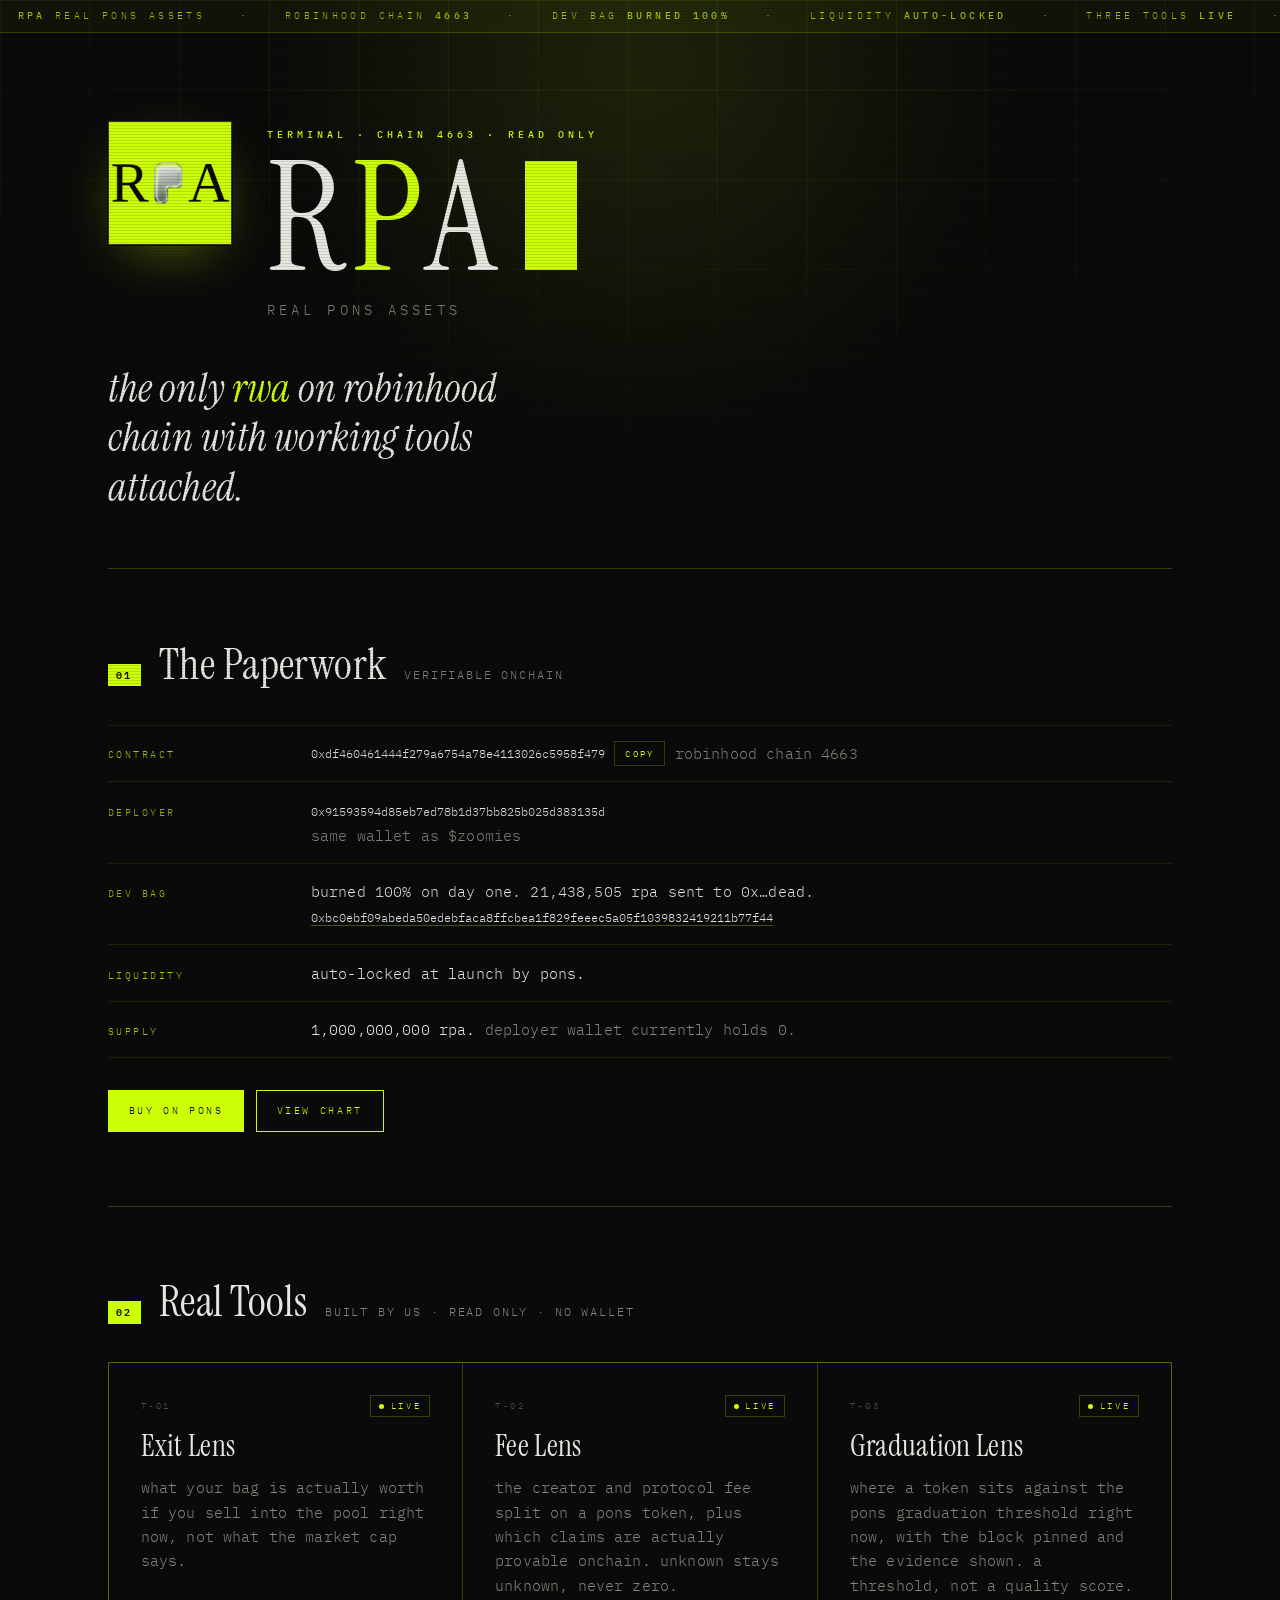
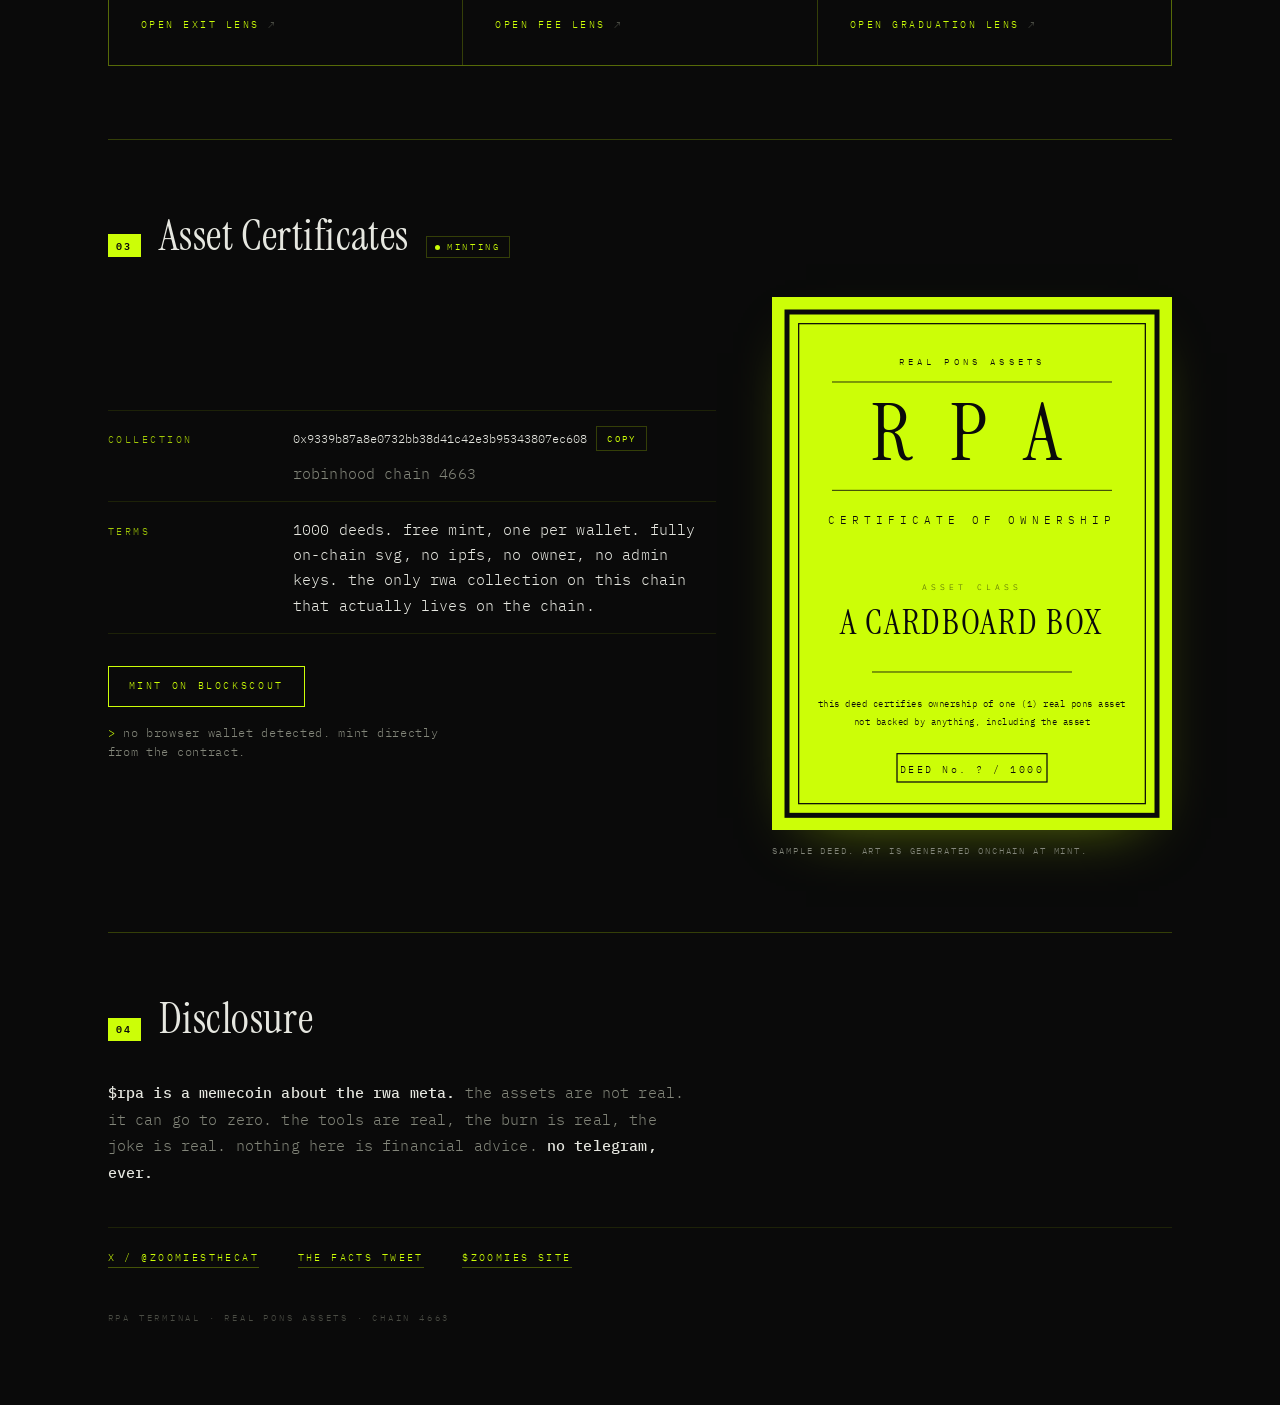
==== rpa/index.html @ 037e0211 "rpa: terminal page, live tools + onchain deed mint Co-Authored-By: Claude Fable 5 <noreply@anthropic" ====
<!doctype html>
<html lang="en">
<head>
<meta charset="utf-8">
<meta name="viewport" content="width=device-width, initial-scale=1">
<title>RPA TERMINAL · Real Pons Assets</title>
<meta name="description" content="RPA Terminal. Real Pons Assets on Robinhood Chain. Three live read-only pons analytics tools, 1000 fully on-chain free-mint deeds, one burned dev bag, zero promises.">
<link rel="icon" href="./rpa-logo-v1.png">
<meta property="og:title" content="RPA TERMINAL · Real Pons Assets">
<meta property="og:description" content="the only rwa on robinhood chain with working tools attached.">
<meta property="og:image" content="./rpa-logo-v1.png">
<meta name="twitter:card" content="summary_large_image">
<link rel="preconnect" href="https://fonts.googleapis.com">
<link rel="preconnect" href="https://fonts.gstatic.com" crossorigin>
<link href="https://fonts.googleapis.com/css2?family=Instrument+Serif:ital@0;1&family=IBM+Plex+Mono:wght@300;400;500;600&display=swap" rel="stylesheet">
<style>
:root{
  --ink:#0a0a0a;
  --lime:#CCFE07;
  --paper:#e6e7e0;
  --dim:#83867a;
  --dimmer:#4a4c44;
  --rule:rgba(204,254,7,.22);
  --rule-soft:rgba(204,254,7,.10);
  --serif:"Instrument Serif","Times New Roman",Times,serif;
  --mono:"IBM Plex Mono",ui-monospace,SFMono-Regular,Menlo,monospace;
  --pad:clamp(1.15rem,4.5vw,4.5rem);
}
*,*::before,*::after{box-sizing:border-box}
[hidden]{display:none!important}
html{-webkit-text-size-adjust:100%}
body{
  margin:0;
  background:var(--ink);
  color:var(--paper);
  font-family:var(--mono);
  font-weight:300;
  font-size:clamp(.82rem,.55rem + .55vw,.95rem);
  line-height:1.65;
  letter-spacing:.01em;
  text-transform:lowercase;
  overflow-x:hidden;
}
/* ---------- texture ---------- */
body::before{
  content:"";position:fixed;inset:0;z-index:0;pointer-events:none;
  background-image:
    linear-gradient(var(--rule-soft) 1px,transparent 1px),
    linear-gradient(90deg,var(--rule-soft) 1px,transparent 1px);
  background-size:clamp(46px,7vw,92px) clamp(46px,7vw,92px);
  mask-image:radial-gradient(ellipse 120% 80% at 50% 0%,#000 5%,transparent 75%);
  -webkit-mask-image:radial-gradient(ellipse 120% 80% at 50% 0%,#000 5%,transparent 75%);
  opacity:.85;
}
body::after{
  content:"";position:fixed;inset:0;z-index:9999;pointer-events:none;
  background:repeating-linear-gradient(180deg,rgba(0,0,0,0) 0 2px,rgba(0,0,0,.22) 2px 3px);
  mix-blend-mode:multiply;opacity:.55;
}
.glow{
  position:fixed;z-index:0;pointer-events:none;
  width:70vw;height:70vw;max-width:900px;max-height:900px;
  top:-30vw;left:50%;transform:translateX(-50%);
  background:radial-gradient(circle,rgba(204,254,7,.11),transparent 62%);
  filter:blur(30px);
}
.wrap{position:relative;z-index:1;max-width:1180px;margin:0 auto;padding:0 var(--pad)}
/* ---------- tape ---------- */
.tape{
  position:relative;z-index:2;
  border-bottom:1px solid var(--rule);
  background:rgba(204,254,7,.045);
  overflow:hidden;white-space:nowrap;
  font-size:.62rem;letter-spacing:.34em;text-transform:uppercase;
  color:var(--lime);padding:.5rem 0;
  -webkit-user-select:none;user-select:none;
}
.tape__track{display:inline-block;animation:tape 46s linear infinite;will-change:transform}
.tape span{padding:0 1.1rem;opacity:.72}
.tape b{font-weight:500;opacity:1}
@keyframes tape{from{transform:translateX(0)}to{transform:translateX(-50%)}}
/* ---------- header ---------- */
header{padding:clamp(2.4rem,7vw,5.5rem) 0 clamp(2rem,5vw,3.5rem)}
.crest{display:flex;align-items:flex-start;gap:clamp(1rem,3vw,2.2rem);flex-wrap:wrap}
.crest img{
  width:clamp(74px,13vw,124px);height:auto;display:block;
  border:1px solid var(--rule);
  box-shadow:0 0 0 1px #0a0a0a, 0 18px 60px -22px rgba(204,254,7,.55);
}
.crest__meta{flex:1 1 240px;min-width:0;padding-top:.35rem}
.eyebrow{
  font-size:.6rem;letter-spacing:.42em;text-transform:uppercase;
  color:var(--lime);margin:0 0 .9rem;font-weight:500;
}
.wordmark{
  font-family:var(--serif);font-weight:400;text-transform:none;
  font-size:clamp(3.6rem,15vw,9.5rem);line-height:.82;
  letter-spacing:.06em;margin:0;color:var(--paper);
}
.wordmark .p{color:var(--lime)}
.cursor{
  display:inline-block;width:.34em;height:.72em;margin-left:.14em;
  background:var(--lime);vertical-align:baseline;
  animation:blink 1.1s steps(1,end) infinite;
}
@keyframes blink{0%,49%{opacity:1}50%,100%{opacity:0}}
.subline{
  font-size:clamp(.72rem,.6rem + .4vw,.86rem);
  letter-spacing:.3em;text-transform:uppercase;color:var(--dim);
  margin:1.1rem 0 0;
}
.tagline{
  font-family:var(--serif);text-transform:none;font-style:italic;
  font-size:clamp(1.25rem,1rem + 1.9vw,2.5rem);line-height:1.24;
  color:var(--paper);margin:clamp(1.6rem,4vw,2.6rem) 0 0;max-width:22ch;
}
.tagline em{font-style:italic;color:var(--lime)}
/* ---------- sections ---------- */
section{padding:clamp(2.6rem,6vw,4.6rem) 0;border-top:1px solid var(--rule)}
.sechead{display:flex;align-items:baseline;gap:1.1rem;margin:0 0 clamp(1.6rem,4vw,2.4rem);flex-wrap:wrap}
.sechead .num{
  font-size:.6rem;letter-spacing:.3em;color:var(--ink);
  background:var(--lime);padding:.22rem .5rem;text-transform:uppercase;font-weight:600;
}
.sechead h2{
  font-family:var(--serif);text-transform:none;font-weight:400;
  font-size:clamp(1.5rem,1.1rem + 2vw,2.85rem);line-height:1;margin:0;letter-spacing:.01em;
}
.sechead .note{margin:0;color:var(--dim);font-size:.72rem;letter-spacing:.16em;text-transform:uppercase}
/* ---------- paperwork ---------- */
.ledger{border-top:1px solid var(--rule-soft)}
.row{
  display:grid;grid-template-columns:minmax(120px,168px) 1fr;
  gap:.35rem clamp(1rem,3vw,2.2rem);
  padding:.95rem 0;border-bottom:1px solid var(--rule-soft);
  align-items:baseline;
}
.row:hover{background:rgba(204,254,7,.035)}
.row dt{
  font-size:.6rem;letter-spacing:.26em;text-transform:uppercase;color:var(--lime);
  opacity:.78;margin:0;
}
.row dd{margin:0;min-width:0;overflow-wrap:anywhere}
.hash{font-size:.78em;letter-spacing:0;color:var(--paper)}
.muted{color:var(--dim)}
a{color:var(--lime);text-decoration:none;border-bottom:1px solid rgba(204,254,7,.3);transition:border-color .18s,color .18s}
a:hover{border-bottom-color:var(--lime)}
a:focus-visible,button:focus-visible{outline:2px solid var(--lime);outline-offset:3px}
.copybar{display:flex;align-items:center;gap:.6rem;flex-wrap:wrap}
.copybtn{
  font-family:var(--mono);font-size:.58rem;letter-spacing:.24em;text-transform:uppercase;
  background:transparent;color:var(--lime);border:1px solid var(--rule);
  padding:.32rem .62rem;cursor:pointer;transition:background .18s,color .18s;
}
.copybtn:hover{background:var(--lime);color:var(--ink)}
.copybtn[data-done="1"]{background:var(--lime);color:var(--ink)}
.actions{display:flex;gap:.7rem;flex-wrap:wrap;margin-top:clamp(1.4rem,3vw,2rem)}
.btn{
  display:inline-block;border:1px solid var(--lime);border-bottom-color:var(--lime);
  padding:.72rem 1.25rem;font-size:.63rem;letter-spacing:.26em;text-transform:uppercase;
  color:var(--lime);transition:background .18s,color .18s;
}
.btn:hover{background:var(--lime);color:var(--ink)}
.btn--solid{background:var(--lime);color:var(--ink)}
.btn--solid:hover{background:transparent;color:var(--lime)}
/* ---------- tools ---------- */
.tools{display:grid;grid-template-columns:repeat(auto-fit,minmax(248px,1fr));gap:1px;background:var(--rule);border:1px solid var(--rule)}
.tool{
  background:var(--ink);padding:clamp(1.3rem,3vw,2rem);
  display:flex;flex-direction:column;gap:.85rem;
  transition:background .22s;
}
.tool:hover{background:#101208}
.tool__top{display:flex;align-items:center;justify-content:space-between;gap:1rem}
.tool__idx{font-size:.58rem;letter-spacing:.28em;color:var(--dimmer);text-transform:uppercase}
.chip{
  display:inline-flex;align-items:center;gap:.42rem;
  font-size:.55rem;letter-spacing:.3em;text-transform:uppercase;color:var(--lime);
  border:1px solid var(--rule);padding:.18rem .5rem;
}
.chip i{width:5px;height:5px;background:var(--lime);border-radius:50%;animation:pulse 1.8s ease-in-out infinite}
@keyframes pulse{0%,100%{opacity:1;box-shadow:0 0 0 0 rgba(204,254,7,.6)}50%{opacity:.45;box-shadow:0 0 0 4px rgba(204,254,7,0)}}
.tool h3{
  font-family:var(--serif);text-transform:none;font-weight:400;
  font-size:clamp(1.3rem,1.1rem + 1vw,1.85rem);line-height:1.05;margin:0;letter-spacing:.01em;
}
.tool p{margin:0;color:var(--dim);line-height:1.6;flex:1}
.tool__go{
  margin-top:.4rem;font-size:.6rem;letter-spacing:.26em;text-transform:uppercase;
  border-bottom:none;display:inline-flex;align-items:center;gap:.5rem;
}
.tool a.tool__go::after{content:"\2197";color:var(--dimmer);font-size:1.1em;line-height:1;transition:color .18s,transform .18s;display:inline-block}
.tool:hover a.tool__go::after{color:var(--lime);transform:translate(2px,-2px)}
/* ---------- deed / mint ---------- */
.deed{display:grid;grid-template-columns:1.2fr .8fr;gap:clamp(1.6rem,4vw,3.2rem);align-items:center}
.deed__col{min-width:0}
.deed .ledger .row{grid-template-columns:minmax(110px,150px) 1fr}
.mint{display:flex;gap:.7rem;flex-wrap:wrap;margin-top:clamp(1.4rem,3vw,2rem)}
.mint .btn{cursor:pointer;font-family:var(--mono);background:var(--lime);color:var(--ink)}
.mint .btn:hover{background:transparent;color:var(--lime)}
.mint #mint-fallback{background:transparent;color:var(--lime)}
.mint #mint-fallback:hover{background:var(--lime);color:var(--ink)}
.mint .btn[disabled]{opacity:.45;cursor:progress}
.mintstatus{
  margin:.95rem 0 0;font-size:.72rem;letter-spacing:.06em;color:var(--dim);
  overflow-wrap:anywhere;max-width:52ch;
}
.mintstatus .tick{color:var(--lime)}
.mintstatus[data-state="ok"]{color:var(--lime)}
.mintstatus[data-state="err"]{color:#ff8f6b}
.mintstatus a{font-size:.95em}
.deed__preview{margin:0;max-width:400px;justify-self:end;width:100%}
.deed__preview svg{
  display:block;width:100%;height:auto;
  box-shadow:0 22px 60px -34px rgba(204,254,7,.55);
}
.deed__preview svg text{text-transform:none}
.deed__preview figcaption{
  margin-top:.85rem;font-size:.58rem;letter-spacing:.2em;text-transform:uppercase;color:var(--dim);
}
.sechead .note .chip{vertical-align:middle}
@media (max-width:820px){.deed{grid-template-columns:1fr}.deed__preview{max-width:340px;justify-self:start}}
/* ---------- footer ---------- */
footer{border-top:1px solid var(--rule);padding:clamp(2.4rem,6vw,4rem) 0 clamp(3rem,7vw,5rem)}
.disclosure{max-width:66ch;color:var(--dim);margin:0 0 clamp(1.8rem,4vw,2.6rem);line-height:1.75}
.disclosure b{color:var(--paper);font-weight:500}
.links{display:flex;gap:clamp(1rem,3vw,2.4rem);flex-wrap:wrap;border-top:1px solid var(--rule-soft);padding-top:1.4rem}
.links a{font-size:.63rem;letter-spacing:.24em;text-transform:uppercase}
.sig{margin:clamp(1.8rem,4vw,2.6rem) 0 0;font-size:.58rem;letter-spacing:.3em;text-transform:uppercase;color:var(--dimmer)}
/* ---------- motion ---------- */
.rise{opacity:0;transform:translateY(16px);animation:rise .8s cubic-bezier(.16,1,.3,1) forwards}
@keyframes rise{to{opacity:1;transform:none}}
.d1{animation-delay:.05s}.d2{animation-delay:.16s}.d3{animation-delay:.28s}
.d4{animation-delay:.4s}.d5{animation-delay:.52s}.d6{animation-delay:.64s}
@media (prefers-reduced-motion:reduce){
  *,*::before,*::after{animation:none!important;transition:none!important}
  .rise{opacity:1;transform:none}
}
@media (max-width:560px){
  .row,.deed .ledger .row{grid-template-columns:1fr}
  .pending{grid-template-columns:1fr}
  .crest img{width:64px}
}
</style>
</head>
<body>
<div class="glow" aria-hidden="true"></div>

<div class="tape" aria-hidden="true">
  <div class="tape__track">
    <span><b>RPA</b> real pons assets</span><span>·</span><span>robinhood chain <b>4663</b></span><span>·</span><span>dev bag <b>burned 100%</b></span><span>·</span><span>liquidity <b>auto-locked</b></span><span>·</span><span>three tools <b>live</b></span><span>·</span><span><b>1000</b> free deeds minting</span><span>·</span><span>the assets are <b>not real</b></span><span>·</span>
    <span><b>RPA</b> real pons assets</span><span>·</span><span>robinhood chain <b>4663</b></span><span>·</span><span>dev bag <b>burned 100%</b></span><span>·</span><span>liquidity <b>auto-locked</b></span><span>·</span><span>three tools <b>live</b></span><span>·</span><span><b>1000</b> free deeds minting</span><span>·</span><span>the assets are <b>not real</b></span><span>·</span>
  </div>
</div>

<div class="wrap">

  <header>
    <div class="crest rise d1">
      <img src="./rpa-logo-v1.png" alt="RPA logo: a serif R and A flanking a chrome pons glyph on lime">
      <div class="crest__meta">
        <p class="eyebrow">terminal · chain 4663 · read only</p>
        <h1 class="wordmark">R<span class="p">P</span>A<span class="cursor" aria-hidden="true"></span></h1>
        <p class="subline">real pons assets</p>
      </div>
    </div>
    <p class="tagline rise d2">the only <em>rwa</em> on robinhood chain with working tools attached.</p>
  </header>

  <section id="paperwork" class="rise d3">
    <div class="sechead">
      <span class="num">01</span>
      <h2>The Paperwork</h2>
      <p class="note">verifiable onchain</p>
    </div>
    <dl class="ledger">
      <div class="row">
        <dt>contract</dt>
        <dd class="copybar">
          <span class="hash" id="ca">0xdf460461444f279a6754a78e4113026c5958f479</span>
          <button class="copybtn" type="button" data-copy="0xdf460461444f279a6754a78e4113026c5958f479">copy</button>
          <span class="muted">robinhood chain 4663</span>
        </dd>
      </div>
      <div class="row">
        <dt>deployer</dt>
        <dd>
          <span class="hash">0x91593594D85eb7Ed78B1D37Bb825b025d383135d</span><br>
          <span class="muted">same wallet as $zoomies</span>
        </dd>
      </div>
      <div class="row">
        <dt>dev bag</dt>
        <dd>
          burned 100% on day one. 21,438,505 rpa sent to 0x&hellip;dEaD.<br>
          <a class="hash" href="https://robinhoodchain.blockscout.com/tx/0xbc0ebf09abeda50edebfaca8ffcbea1f829feeec5a05f1039832419211b77f44" target="_blank" rel="noopener">0xbc0ebf09abeda50edebfaca8ffcbea1f829feeec5a05f1039832419211b77f44</a>
        </dd>
      </div>
      <div class="row">
        <dt>liquidity</dt>
        <dd>auto-locked at launch by pons.</dd>
      </div>
      <div class="row">
        <dt>supply</dt>
        <dd>1,000,000,000 rpa. <span class="muted">deployer wallet currently holds 0.</span></dd>
      </div>
    </dl>
    <div class="actions">
      <a class="btn btn--solid" href="https://www.ponsfamily.com/launchpad/0xdf460461444f279a6754a78e4113026c5958f479" target="_blank" rel="noopener">buy on pons</a>
      <a class="btn" href="https://dexscreener.com/robinhood/0x917A4906db8B35A77535d51c6Ffe6951f0Db4550" target="_blank" rel="noopener">view chart</a>
    </div>
  </section>

  <section id="tools" class="rise d4">
    <div class="sechead">
      <span class="num">02</span>
      <h2>Real Tools</h2>
      <p class="note">built by us · read only · no wallet</p>
    </div>
    <div class="tools">

      <article class="tool">
        <div class="tool__top"><span class="tool__idx">t-01</span><span class="chip"><i></i>live</span></div>
        <h3>Exit Lens</h3>
        <p>what your bag is actually worth if you sell into the pool right now, not what the market cap says.</p>
        <a class="tool__go" href="https://pons-exit-lens.gabrielschmalz23.chatgpt.site/pons-lens/#exit-ladder" target="_blank" rel="noopener">open exit lens</a>
      </article>

      <article class="tool">
        <div class="tool__top"><span class="tool__idx">t-02</span><span class="chip"><i></i>live</span></div>
        <h3>Fee Lens</h3>
        <p>the creator and protocol fee split on a pons token, plus which claims are actually provable onchain. unknown stays unknown, never zero.</p>
        <a class="tool__go" href="https://pons-exit-lens.gabrielschmalz23.chatgpt.site/pons-lens/#fee-split" target="_blank" rel="noopener">open fee lens</a>
      </article>

      <article class="tool">
        <div class="tool__top"><span class="tool__idx">t-03</span><span class="chip"><i></i>live</span></div>
        <h3>Graduation Lens</h3>
        <p>where a token sits against the pons graduation threshold right now, with the block pinned and the evidence shown. a threshold, not a quality score.</p>
        <a class="tool__go" href="https://pons-exit-lens.gabrielschmalz23.chatgpt.site/pons-lens/#graduation" target="_blank" rel="noopener">open graduation lens</a>
      </article>

    </div>
  </section>

  <section id="certificates" class="rise d5">
    <div class="sechead">
      <span class="num">03</span>
      <h2>Asset Certificates</h2>
      <p class="note"><span class="chip"><i></i>minting</span></p>
    </div>

    <div class="deed">
      <div class="deed__col">
        <dl class="ledger">
          <div class="row">
            <dt>collection</dt>
            <dd class="copybar">
              <span class="hash">0x9339b87A8E0732Bb38d41c42e3b95343807ec608</span>
              <button class="copybtn" type="button" data-copy="0x9339b87A8E0732Bb38d41c42e3b95343807ec608">copy</button>
              <span class="muted">robinhood chain 4663</span>
            </dd>
          </div>
          <div class="row">
            <dt>terms</dt>
            <dd>1000 deeds. free mint, one per wallet. fully on-chain svg, no ipfs, no owner, no admin keys. the only rwa collection on this chain that actually lives on the chain.</dd>
          </div>
        </dl>

        <div class="mint">
          <button class="btn btn--solid" id="mint-btn" type="button">mint a deed</button>
          <a class="btn" id="mint-fallback" hidden href="https://robinhoodchain.blockscout.com/address/0x9339b87A8E0732Bb38d41c42e3b95343807ec608?tab=write_contract" target="_blank" rel="noopener">mint on blockscout</a>
        </div>
        <p class="mintstatus" id="mint-status" role="status" aria-live="polite"><span class="tick" aria-hidden="true">&gt;</span> connect wallet</p>
      </div>

      <figure class="deed__preview">
        <svg viewBox="0 0 480 640" role="img" aria-labelledby="deed-title" preserveAspectRatio="xMidYMid meet">
          <title id="deed-title">Sample RPA asset certificate: a cardboard box</title>
          <rect width="480" height="640" fill="#CCFE07"/>
          <rect x="18" y="18" width="444" height="604" fill="none" stroke="#0a0a0a" stroke-width="6"/>
          <rect x="32" y="32" width="416" height="576" fill="none" stroke="#0a0a0a" stroke-width="1.5"/>
          <text x="240" y="82" text-anchor="middle" fill="#0a0a0a" font-family="'IBM Plex Mono',monospace" font-size="11" letter-spacing="5">REAL PONS ASSETS</text>
          <line x1="72" y1="102" x2="408" y2="102" stroke="#0a0a0a" stroke-width="1"/>
          <text x="240" y="196" text-anchor="middle" fill="#0a0a0a" font-family="'Instrument Serif','Times New Roman',serif" font-size="96" letter-spacing="14">R P A</text>
          <line x1="72" y1="232" x2="408" y2="232" stroke="#0a0a0a" stroke-width="1"/>
          <text x="240" y="272" text-anchor="middle" fill="#0a0a0a" font-family="'IBM Plex Mono',monospace" font-size="13" letter-spacing="6">CERTIFICATE OF OWNERSHIP</text>
          <text x="240" y="352" text-anchor="middle" fill="#0a0a0a" font-family="'IBM Plex Mono',monospace" font-size="10" letter-spacing="5" opacity=".65">ASSET CLASS</text>
          <text x="240" y="404" text-anchor="middle" fill="#0a0a0a" font-family="'Instrument Serif','Times New Roman',serif" font-size="42" letter-spacing="2">A CARDBOARD BOX</text>
          <line x1="120" y1="450" x2="360" y2="450" stroke="#0a0a0a" stroke-width="1"/>
          <text x="240" y="492" text-anchor="middle" fill="#0a0a0a" font-family="'IBM Plex Mono',monospace" font-size="10.5" letter-spacing=".6">this deed certifies ownership of one (1) real pons asset</text>
          <text x="240" y="514" text-anchor="middle" fill="#0a0a0a" font-family="'IBM Plex Mono',monospace" font-size="10.5" letter-spacing=".6">not backed by anything, including the asset</text>
          <rect x="150" y="548" width="180" height="34" fill="none" stroke="#0a0a0a" stroke-width="1.5"/>
          <text x="240" y="571" text-anchor="middle" fill="#0a0a0a" font-family="'IBM Plex Mono',monospace" font-size="12" letter-spacing="3">DEED No. ? / 1000</text>
        </svg>
        <figcaption>sample deed. art is generated onchain at mint.</figcaption>
      </figure>
    </div>
  </section>

  <footer>
    <div class="sechead">
      <span class="num">04</span>
      <h2>Disclosure</h2>
    </div>
    <p class="disclosure">
      <b>$rpa is a memecoin about the rwa meta.</b> the assets are not real. it can go to zero.
      the tools are real, the burn is real, the joke is real. nothing here is financial advice.
      <b>no telegram, ever.</b>
    </p>
    <nav class="links" aria-label="elsewhere">
      <a href="https://x.com/zoomiesthecat" target="_blank" rel="noopener">x / @zoomiesthecat</a>
      <a href="https://x.com/zoomiesthecat/status/2081536860019380671" target="_blank" rel="noopener">the facts tweet</a>
      <a href="https://zoomiesthecat.github.io" target="_blank" rel="noopener">$zoomies site</a>
    </nav>
    <p class="sig">rpa terminal · real pons assets · chain 4663</p>
  </footer>

</div>

<script>
document.querySelectorAll(".copybtn").forEach(function(btn){
  btn.addEventListener("click", function(){
    var text = btn.getAttribute("data-copy");
    var done = function(){
      var prev = btn.textContent;
      btn.textContent = "copied";
      btn.dataset.done = "1";
      setTimeout(function(){ btn.textContent = prev; delete btn.dataset.done; }, 1600);
    };
    if (navigator.clipboard && window.isSecureContext) {
      navigator.clipboard.writeText(text).then(done, fallback);
    } else { fallback(); }
    function fallback(){
      var ta = document.createElement("textarea");
      ta.value = text; ta.setAttribute("readonly","");
      ta.style.position = "fixed"; ta.style.opacity = "0";
      document.body.appendChild(ta); ta.select();
      try { document.execCommand("copy"); done(); } catch (e) { btn.textContent = "select it"; }
      document.body.removeChild(ta);
    }
  });
});

/* ---- deed mint ---- */
(function(){
  var DEED = "0x9339b87A8E0732Bb38d41c42e3b95343807ec608";
  var CHAIN_HEX = "0x1237"; /* 4663 */
  var MINT_DATA = "0x1249c58b"; /* mint() */
  var EXPLORER = "https://robinhoodchain.blockscout.com";
  var btn = document.getElementById("mint-btn");
  var fallback = document.getElementById("mint-fallback");
  var out = document.getElementById("mint-status");
  if (!btn || !out) return;

  function say(msg, state){
    out.innerHTML = '<span class="tick" aria-hidden="true">&gt;</span> ';
    out.appendChild(document.createTextNode(msg));
    if (state) { out.dataset.state = state; } else { delete out.dataset.state; }
  }
  function sayTx(hash){
    out.innerHTML = '<span class="tick" aria-hidden="true">&gt;</span> deed minted. ';
    var a = document.createElement("a");
    a.href = EXPLORER + "/tx/" + hash;
    a.target = "_blank"; a.rel = "noopener";
    a.textContent = "view transaction";
    out.appendChild(a);
    out.dataset.state = "ok";
  }
  function reason(err){
    return (err && (err.message || err.data && err.data.message)) || "mint failed";
  }

  if (!window.ethereum) {
    btn.hidden = true;
    fallback.hidden = false;
    say("no browser wallet detected. mint directly from the contract.");
    return;
  }

  btn.addEventListener("click", async function(){
    btn.disabled = true;
    try {
      say("connect wallet");
      var accounts = await window.ethereum.request({ method: "eth_requestAccounts" });
      if (!accounts || !accounts.length) { say("no account connected", "err"); btn.disabled = false; return; }

      say("switching to robinhood chain");
      try {
        await window.ethereum.request({
          method: "wallet_switchEthereumChain",
          params: [{ chainId: CHAIN_HEX }]
        });
      } catch (switchErr) {
        if (switchErr && (switchErr.code === 4902 || switchErr.code === -32603)) {
          await window.ethereum.request({
            method: "wallet_addEthereumChain",
            params: [{
              chainId: CHAIN_HEX,
              chainName: "Robinhood Chain",
              nativeCurrency: { name: "Ether", symbol: "ETH", decimals: 18 },
              rpcUrls: ["https://rpc.mainnet.chain.robinhood.com"],
              blockExplorerUrls: [EXPLORER]
            }]
          });
        } else { throw switchErr; }
      }

      say("minting...");
      var hash = await window.ethereum.request({
        method: "eth_sendTransaction",
        params: [{ from: accounts[0], to: DEED, data: MINT_DATA }]
      });
      sayTx(hash);
    } catch (err) {
      say(reason(err), "err");
      fallback.hidden = false;
    } finally {
      btn.disabled = false;
    }
  });
})();
</script>
</body>
</html>
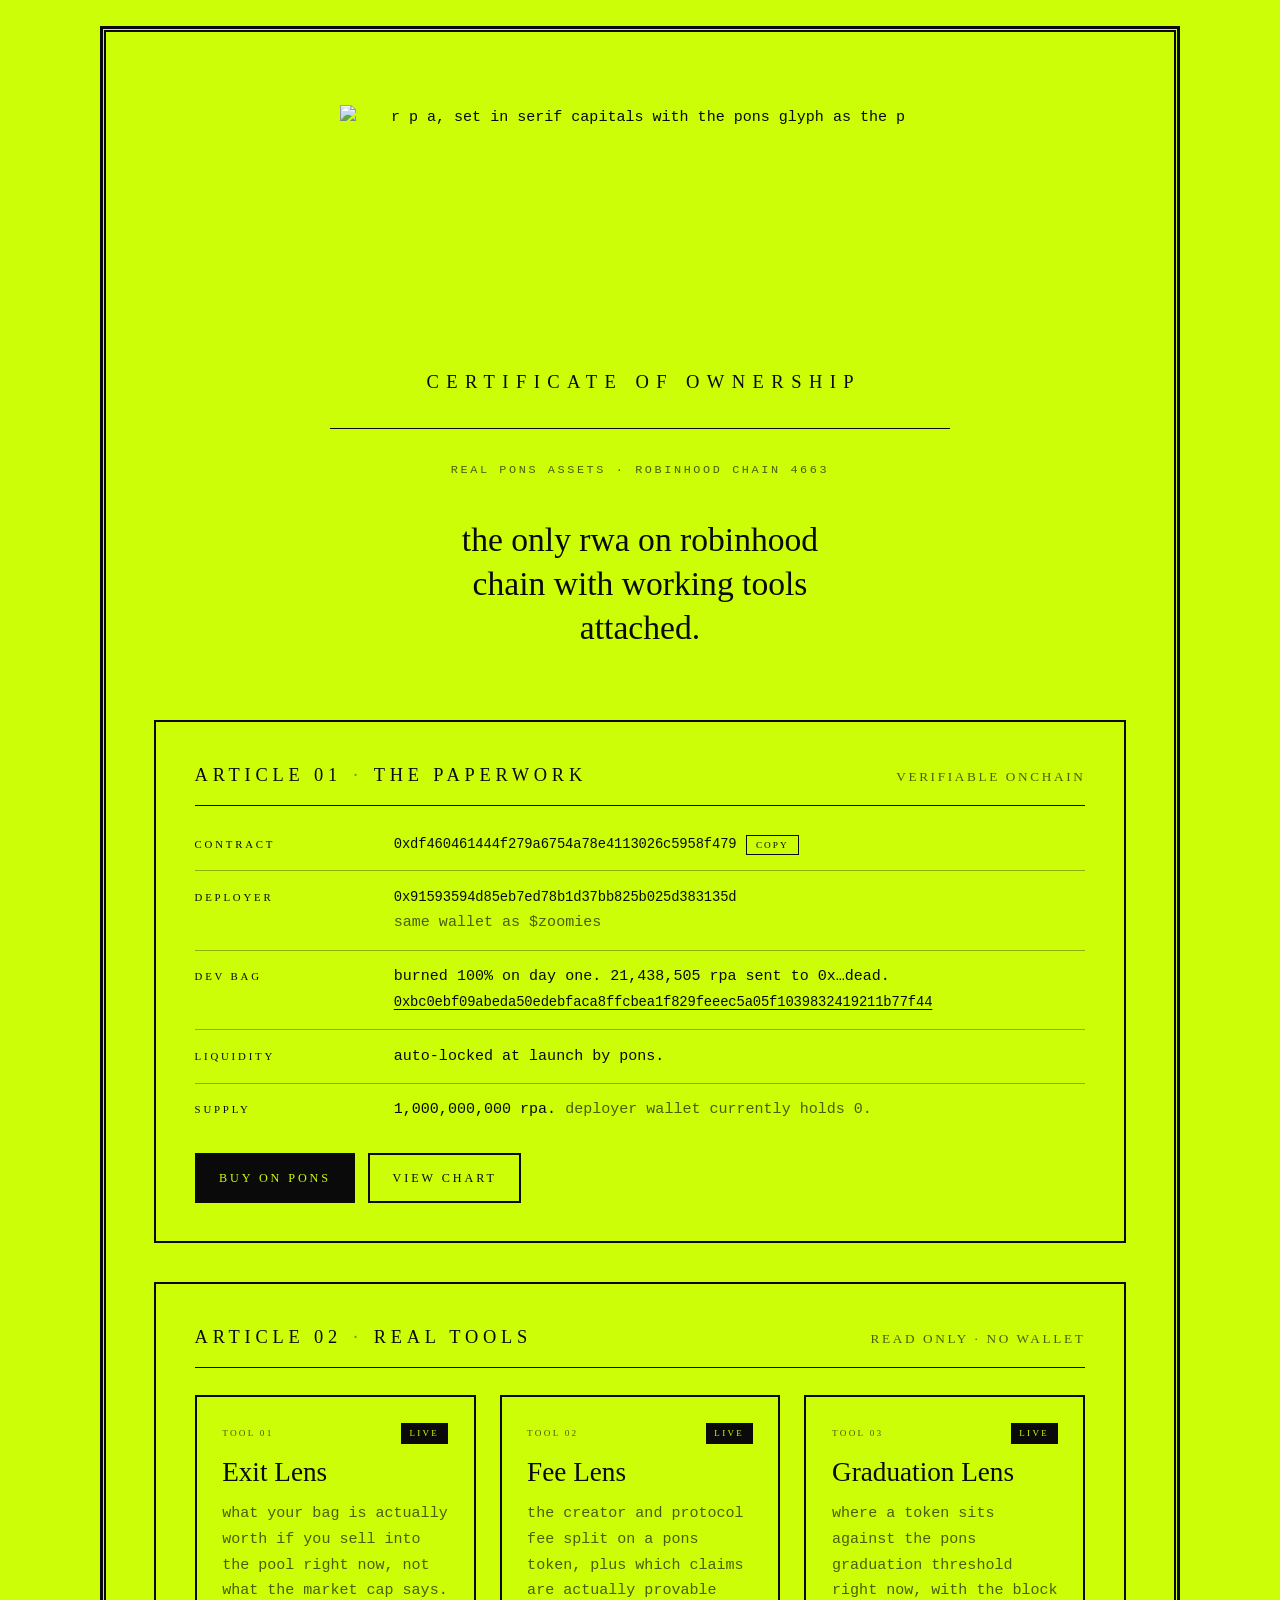
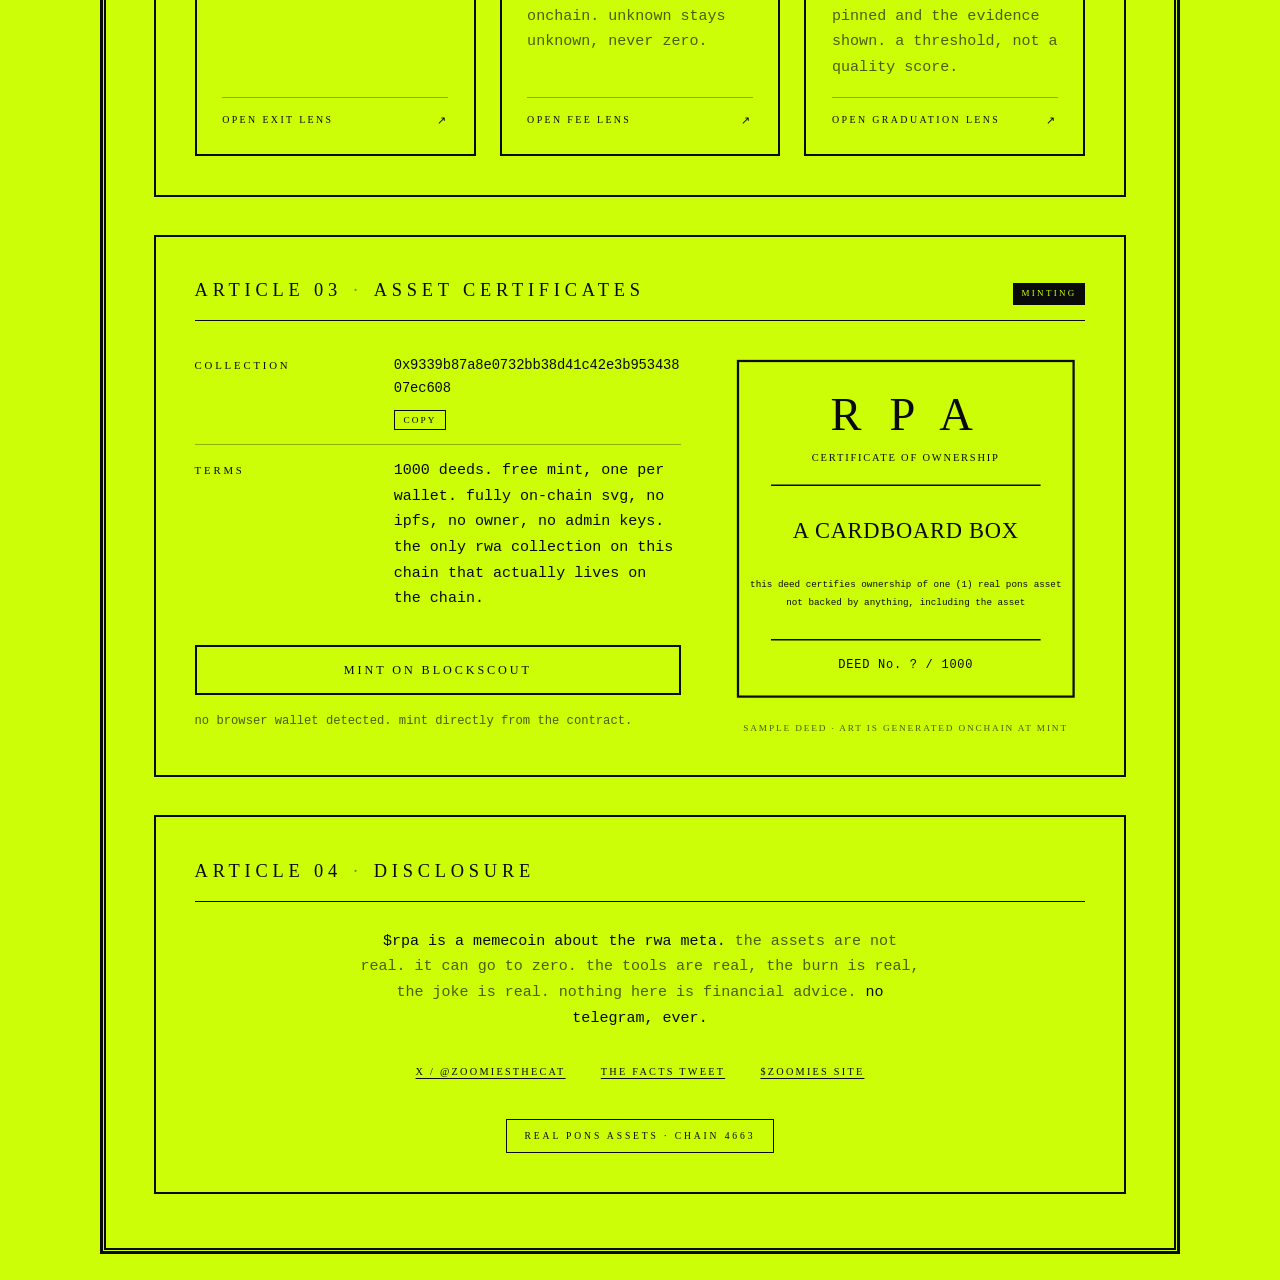
==== commit 9ba4ceee: "rpa: certificate-style redesign, lime deed aesthetic Co-Authored-By: Claude Fable 5 <noreply@anthrop" ====
--- a/rpa/index.html
+++ b/rpa/index.html
@@ -3,290 +3,243 @@
 <head>
 <meta charset="utf-8">
 <meta name="viewport" content="width=device-width, initial-scale=1">
-<title>RPA TERMINAL · Real Pons Assets</title>
-<meta name="description" content="RPA Terminal. Real Pons Assets on Robinhood Chain. Three live read-only pons analytics tools, 1000 fully on-chain free-mint deeds, one burned dev bag, zero promises.">
+<title>RPA · Certificate of Ownership · Real Pons Assets</title>
+<meta name="description" content="RPA. Real Pons Assets on Robinhood Chain. Three live read-only pons analytics tools, 1000 fully on-chain free-mint deeds, one burned dev bag, zero promises.">
 <link rel="icon" href="./rpa-logo-v1.png">
-<meta property="og:title" content="RPA TERMINAL · Real Pons Assets">
+<meta name="theme-color" content="#CCFE07">
+<meta property="og:title" content="RPA · Real Pons Assets">
 <meta property="og:description" content="the only rwa on robinhood chain with working tools attached.">
 <meta property="og:image" content="./rpa-logo-v1.png">
 <meta name="twitter:card" content="summary_large_image">
-<link rel="preconnect" href="https://fonts.googleapis.com">
-<link rel="preconnect" href="https://fonts.gstatic.com" crossorigin>
-<link href="https://fonts.googleapis.com/css2?family=Instrument+Serif:ital@0;1&family=IBM+Plex+Mono:wght@300;400;500;600&display=swap" rel="stylesheet">
 <style>
 :root{
+  --lime:#CCFE07;
   --ink:#0a0a0a;
-  --lime:#CCFE07;
-  --paper:#e6e7e0;
-  --dim:#83867a;
-  --dimmer:#4a4c44;
-  --rule:rgba(204,254,7,.22);
-  --rule-soft:rgba(204,254,7,.10);
-  --serif:"Instrument Serif","Times New Roman",Times,serif;
-  --mono:"IBM Plex Mono",ui-monospace,SFMono-Regular,Menlo,monospace;
-  --pad:clamp(1.15rem,4.5vw,4.5rem);
+  --ink-70:rgba(10,10,10,.66);
+  --ink-45:rgba(10,10,10,.45);
+  --hair:rgba(10,10,10,.32);
+  --serif:Georgia,"Times New Roman",Times,serif;
+  --mono:"Courier New",Courier,ui-monospace,monospace;
+  --pad:clamp(1.1rem,4vw,3.4rem);
 }
 *,*::before,*::after{box-sizing:border-box}
 [hidden]{display:none!important}
-html{-webkit-text-size-adjust:100%}
+html{-webkit-text-size-adjust:100%;background:var(--lime)}
 body{
   margin:0;
-  background:var(--ink);
-  color:var(--paper);
+  background:var(--lime);
+  color:var(--ink);
   font-family:var(--mono);
-  font-weight:300;
-  font-size:clamp(.82rem,.55rem + .55vw,.95rem);
-  line-height:1.65;
-  letter-spacing:.01em;
+  font-size:clamp(.82rem,.6rem + .45vw,.94rem);
+  line-height:1.7;
   text-transform:lowercase;
+  padding:clamp(.6rem,2.2vw,1.6rem);
   overflow-x:hidden;
 }
-/* ---------- texture ---------- */
-body::before{
-  content:"";position:fixed;inset:0;z-index:0;pointer-events:none;
-  background-image:
-    linear-gradient(var(--rule-soft) 1px,transparent 1px),
-    linear-gradient(90deg,var(--rule-soft) 1px,transparent 1px);
-  background-size:clamp(46px,7vw,92px) clamp(46px,7vw,92px);
-  mask-image:radial-gradient(ellipse 120% 80% at 50% 0%,#000 5%,transparent 75%);
-  -webkit-mask-image:radial-gradient(ellipse 120% 80% at 50% 0%,#000 5%,transparent 75%);
-  opacity:.85;
-}
-body::after{
-  content:"";position:fixed;inset:0;z-index:9999;pointer-events:none;
-  background:repeating-linear-gradient(180deg,rgba(0,0,0,0) 0 2px,rgba(0,0,0,.22) 2px 3px);
-  mix-blend-mode:multiply;opacity:.55;
-}
-.glow{
-  position:fixed;z-index:0;pointer-events:none;
-  width:70vw;height:70vw;max-width:900px;max-height:900px;
-  top:-30vw;left:50%;transform:translateX(-50%);
-  background:radial-gradient(circle,rgba(204,254,7,.11),transparent 62%);
-  filter:blur(30px);
-}
-.wrap{position:relative;z-index:1;max-width:1180px;margin:0 auto;padding:0 var(--pad)}
-/* ---------- tape ---------- */
-.tape{
-  position:relative;z-index:2;
-  border-bottom:1px solid var(--rule);
-  background:rgba(204,254,7,.045);
-  overflow:hidden;white-space:nowrap;
-  font-size:.62rem;letter-spacing:.34em;text-transform:uppercase;
-  color:var(--lime);padding:.5rem 0;
-  -webkit-user-select:none;user-select:none;
-}
-.tape__track{display:inline-block;animation:tape 46s linear infinite;will-change:transform}
-.tape span{padding:0 1.1rem;opacity:.72}
-.tape b{font-weight:500;opacity:1}
-@keyframes tape{from{transform:translateX(0)}to{transform:translateX(-50%)}}
+/* ---------- the sheet: double-rule certificate frame ---------- */
+.sheet{
+  max-width:1080px;margin:0 auto;
+  border:3px solid var(--ink);
+  box-shadow:inset 0 0 0 1px var(--lime), inset 0 0 0 3px var(--ink);
+  padding:clamp(1.4rem,4vw,3.2rem) var(--pad) clamp(2rem,5vw,3.6rem);
+}
+/* ---------- shared type ---------- */
+.rule{border:0;border-top:1px solid var(--ink);margin:clamp(1.1rem,3vw,1.9rem) 0}
+a{color:var(--ink);text-decoration:underline;text-underline-offset:3px;text-decoration-thickness:1px}
+a:hover{background:var(--ink);color:var(--lime);text-decoration-color:transparent}
+a:focus-visible,button:focus-visible{outline:2px solid var(--ink);outline-offset:3px}
+.dim{color:var(--ink-70)}
 /* ---------- header ---------- */
-header{padding:clamp(2.4rem,7vw,5.5rem) 0 clamp(2rem,5vw,3.5rem)}
-.crest{display:flex;align-items:flex-start;gap:clamp(1rem,3vw,2.2rem);flex-wrap:wrap}
-.crest img{
-  width:clamp(74px,13vw,124px);height:auto;display:block;
-  border:1px solid var(--rule);
-  box-shadow:0 0 0 1px #0a0a0a, 0 18px 60px -22px rgba(204,254,7,.55);
-}
-.crest__meta{flex:1 1 240px;min-width:0;padding-top:.35rem}
-.eyebrow{
-  font-size:.6rem;letter-spacing:.42em;text-transform:uppercase;
-  color:var(--lime);margin:0 0 .9rem;font-weight:500;
-}
-.wordmark{
-  font-family:var(--serif);font-weight:400;text-transform:none;
-  font-size:clamp(3.6rem,15vw,9.5rem);line-height:.82;
-  letter-spacing:.06em;margin:0;color:var(--paper);
-}
-.wordmark .p{color:var(--lime)}
-.cursor{
-  display:inline-block;width:.34em;height:.72em;margin-left:.14em;
-  background:var(--lime);vertical-align:baseline;
-  animation:blink 1.1s steps(1,end) infinite;
-}
-@keyframes blink{0%,49%{opacity:1}50%,100%{opacity:0}}
-.subline{
-  font-size:clamp(.72rem,.6rem + .4vw,.86rem);
-  letter-spacing:.3em;text-transform:uppercase;color:var(--dim);
-  margin:1.1rem 0 0;
+.deedhead{text-align:center;padding:clamp(.6rem,2vw,1.6rem) 0 clamp(1rem,3vw,2rem)}
+.deedhead__mark{
+  display:block;width:100%;max-width:clamp(270px,56vw,600px);
+  height:auto;margin:0 auto clamp(1rem,3vw,1.8rem);
+}
+.cert{
+  font-family:var(--serif);text-transform:uppercase;
+  font-size:clamp(.78rem,.6rem + .7vw,1.18rem);letter-spacing:.4em;
+  margin:0;text-indent:.4em;
+}
+.deedhead .rule{max-width:620px;margin-left:auto;margin-right:auto}
+.chainline{
+  font-family:var(--mono);text-transform:uppercase;
+  font-size:clamp(.6rem,.5rem + .3vw,.74rem);letter-spacing:.22em;
+  margin:0;color:var(--ink-70);
 }
 .tagline{
-  font-family:var(--serif);text-transform:none;font-style:italic;
-  font-size:clamp(1.25rem,1rem + 1.9vw,2.5rem);line-height:1.24;
-  color:var(--paper);margin:clamp(1.6rem,4vw,2.6rem) 0 0;max-width:22ch;
-}
-.tagline em{font-style:italic;color:var(--lime)}
-/* ---------- sections ---------- */
-section{padding:clamp(2.6rem,6vw,4.6rem) 0;border-top:1px solid var(--rule)}
-.sechead{display:flex;align-items:baseline;gap:1.1rem;margin:0 0 clamp(1.6rem,4vw,2.4rem);flex-wrap:wrap}
-.sechead .num{
-  font-size:.6rem;letter-spacing:.3em;color:var(--ink);
-  background:var(--lime);padding:.22rem .5rem;text-transform:uppercase;font-weight:600;
-}
-.sechead h2{
-  font-family:var(--serif);text-transform:none;font-weight:400;
-  font-size:clamp(1.5rem,1.1rem + 2vw,2.85rem);line-height:1;margin:0;letter-spacing:.01em;
-}
-.sechead .note{margin:0;color:var(--dim);font-size:.72rem;letter-spacing:.16em;text-transform:uppercase}
-/* ---------- paperwork ---------- */
-.ledger{border-top:1px solid var(--rule-soft)}
+  font-family:var(--serif);text-transform:none;
+  font-size:clamp(1.15rem,.9rem + 1.5vw,2.1rem);line-height:1.3;
+  margin:clamp(1.6rem,4vw,2.4rem) auto 0;max-width:26ch;
+}
+/* ---------- clauses ---------- */
+.clause{
+  border:2px solid var(--ink);
+  padding:clamp(1.2rem,3.2vw,2.4rem);
+  margin-top:clamp(1.4rem,3.6vw,2.4rem);
+}
+.clause__head{
+  font-family:var(--serif);font-weight:400;text-transform:uppercase;
+  font-size:clamp(.82rem,.65rem + .7vw,1.15rem);letter-spacing:.26em;
+  margin:0 0 clamp(1.1rem,3vw,1.7rem);
+  padding-bottom:.85rem;border-bottom:1px solid var(--ink);
+  display:flex;align-items:baseline;gap:.7rem;flex-wrap:wrap;
+}
+.clause__num{font-variant-numeric:oldstyle-nums;white-space:nowrap}
+.clause__head .sep{color:var(--ink-45)}
+.clause__head .tail{margin-left:auto;font-size:.72em;letter-spacing:.2em;color:var(--ink-70)}
+/* ---------- ledger rows ---------- */
+.ledger{margin:0}
 .row{
-  display:grid;grid-template-columns:minmax(120px,168px) 1fr;
-  gap:.35rem clamp(1rem,3vw,2.2rem);
-  padding:.95rem 0;border-bottom:1px solid var(--rule-soft);
-  align-items:baseline;
-}
-.row:hover{background:rgba(204,254,7,.035)}
+  display:grid;grid-template-columns:minmax(112px,164px) 1fr;
+  gap:.3rem clamp(1rem,3vw,2.2rem);
+  padding:.85rem 0;border-bottom:1px solid var(--hair);align-items:baseline;
+}
+.row:first-child{padding-top:0}
+.row:last-child{border-bottom:0;padding-bottom:0}
 .row dt{
-  font-size:.6rem;letter-spacing:.26em;text-transform:uppercase;color:var(--lime);
-  opacity:.78;margin:0;
+  font-family:var(--serif);text-transform:uppercase;
+  font-size:clamp(.58rem,.5rem + .22vw,.68rem);letter-spacing:.26em;margin:0;
 }
 .row dd{margin:0;min-width:0;overflow-wrap:anywhere}
-.hash{font-size:.78em;letter-spacing:0;color:var(--paper)}
-.muted{color:var(--dim)}
-a{color:var(--lime);text-decoration:none;border-bottom:1px solid rgba(204,254,7,.3);transition:border-color .18s,color .18s}
-a:hover{border-bottom-color:var(--lime)}
-a:focus-visible,button:focus-visible{outline:2px solid var(--lime);outline-offset:3px}
+.hash{font-size:.92em;letter-spacing:-.01em}
+/* ---------- buttons ---------- */
+.btn{
+  display:inline-block;cursor:pointer;
+  font-family:var(--serif);text-transform:uppercase;
+  font-size:clamp(.64rem,.55rem + .28vw,.76rem);letter-spacing:.24em;
+  background:var(--ink);color:var(--lime);
+  border:2px solid var(--ink);padding:.78rem 1.4rem;
+  text-decoration:none;transition:background .15s,color .15s;
+}
+.btn:hover{background:var(--lime);color:var(--ink);text-decoration:none}
+.btn--ghost{background:var(--lime);color:var(--ink)}
+.btn--ghost:hover{background:var(--ink);color:var(--lime)}
+.btn[disabled]{opacity:.45;cursor:progress}
+.actions{display:flex;gap:.8rem;flex-wrap:wrap;margin-top:clamp(1.3rem,3vw,1.9rem)}
+.copybtn{
+  cursor:pointer;font-family:var(--serif);text-transform:uppercase;
+  font-size:.58rem;letter-spacing:.22em;
+  background:var(--lime);color:var(--ink);border:1px solid var(--ink);
+  padding:.24rem .55rem;transition:background .15s,color .15s;
+}
+.copybtn:hover,.copybtn[data-done="1"]{background:var(--ink);color:var(--lime)}
 .copybar{display:flex;align-items:center;gap:.6rem;flex-wrap:wrap}
-.copybtn{
-  font-family:var(--mono);font-size:.58rem;letter-spacing:.24em;text-transform:uppercase;
-  background:transparent;color:var(--lime);border:1px solid var(--rule);
-  padding:.32rem .62rem;cursor:pointer;transition:background .18s,color .18s;
-}
-.copybtn:hover{background:var(--lime);color:var(--ink)}
-.copybtn[data-done="1"]{background:var(--lime);color:var(--ink)}
-.actions{display:flex;gap:.7rem;flex-wrap:wrap;margin-top:clamp(1.4rem,3vw,2rem)}
-.btn{
-  display:inline-block;border:1px solid var(--lime);border-bottom-color:var(--lime);
-  padding:.72rem 1.25rem;font-size:.63rem;letter-spacing:.26em;text-transform:uppercase;
-  color:var(--lime);transition:background .18s,color .18s;
-}
-.btn:hover{background:var(--lime);color:var(--ink)}
-.btn--solid{background:var(--lime);color:var(--ink)}
-.btn--solid:hover{background:transparent;color:var(--lime)}
+.chip{
+  display:inline-block;font-family:var(--serif);text-transform:uppercase;
+  font-size:.56rem;letter-spacing:.26em;
+  background:var(--ink);color:var(--lime);padding:.2rem .55rem;
+}
 /* ---------- tools ---------- */
-.tools{display:grid;grid-template-columns:repeat(auto-fit,minmax(248px,1fr));gap:1px;background:var(--rule);border:1px solid var(--rule)}
+.tools{display:grid;grid-template-columns:repeat(auto-fit,minmax(232px,1fr));gap:clamp(1rem,2.4vw,1.5rem)}
 .tool{
-  background:var(--ink);padding:clamp(1.3rem,3vw,2rem);
+  border:2px solid var(--ink);padding:clamp(1.1rem,2.6vw,1.6rem);
   display:flex;flex-direction:column;gap:.85rem;
-  transition:background .22s;
-}
-.tool:hover{background:#101208}
-.tool__top{display:flex;align-items:center;justify-content:space-between;gap:1rem}
-.tool__idx{font-size:.58rem;letter-spacing:.28em;color:var(--dimmer);text-transform:uppercase}
-.chip{
-  display:inline-flex;align-items:center;gap:.42rem;
-  font-size:.55rem;letter-spacing:.3em;text-transform:uppercase;color:var(--lime);
-  border:1px solid var(--rule);padding:.18rem .5rem;
-}
-.chip i{width:5px;height:5px;background:var(--lime);border-radius:50%;animation:pulse 1.8s ease-in-out infinite}
-@keyframes pulse{0%,100%{opacity:1;box-shadow:0 0 0 0 rgba(204,254,7,.6)}50%{opacity:.45;box-shadow:0 0 0 4px rgba(204,254,7,0)}}
+  transition:background .16s,color .16s;
+}
+.tool__top{display:flex;align-items:center;justify-content:space-between;gap:.8rem}
+.tool__idx{font-family:var(--serif);text-transform:uppercase;font-size:.58rem;letter-spacing:.24em;color:var(--ink-70)}
 .tool h3{
   font-family:var(--serif);text-transform:none;font-weight:400;
-  font-size:clamp(1.3rem,1.1rem + 1vw,1.85rem);line-height:1.05;margin:0;letter-spacing:.01em;
-}
-.tool p{margin:0;color:var(--dim);line-height:1.6;flex:1}
+  font-size:clamp(1.2rem,1rem + .9vw,1.7rem);line-height:1.1;margin:0;
+}
+.tool p{margin:0;flex:1;color:var(--ink-70)}
 .tool__go{
-  margin-top:.4rem;font-size:.6rem;letter-spacing:.26em;text-transform:uppercase;
-  border-bottom:none;display:inline-flex;align-items:center;gap:.5rem;
-}
-.tool a.tool__go::after{content:"\2197";color:var(--dimmer);font-size:1.1em;line-height:1;transition:color .18s,transform .18s;display:inline-block}
-.tool:hover a.tool__go::after{color:var(--lime);transform:translate(2px,-2px)}
+  font-family:var(--serif);text-transform:uppercase;
+  font-size:.62rem;letter-spacing:.24em;text-decoration:none;
+  border-top:1px solid var(--hair);padding-top:.85rem;margin-top:.2rem;
+  display:flex;align-items:center;justify-content:space-between;gap:.6rem;
+}
+.tool__go::after{content:"\2197";font-size:1.15em;line-height:1;transition:transform .16s}
+.tool:hover{background:var(--ink);color:var(--lime)}
+.tool:hover .tool__idx,.tool:hover p{color:rgba(204,254,7,.74)}
+.tool:hover .chip{background:var(--lime);color:var(--ink)}
+.tool:hover .tool__go{color:var(--lime);border-top-color:rgba(204,254,7,.4)}
+.tool:hover .tool__go::after{transform:translate(2px,-2px)}
+.tool:hover a{color:var(--lime)}
+.tool:hover a:hover{background:var(--lime);color:var(--ink)}
 /* ---------- deed / mint ---------- */
-.deed{display:grid;grid-template-columns:1.2fr .8fr;gap:clamp(1.6rem,4vw,3.2rem);align-items:center}
+.deed{display:grid;grid-template-columns:1.15fr .85fr;gap:clamp(1.4rem,3.6vw,2.8rem);align-items:center}
 .deed__col{min-width:0}
-.deed .ledger .row{grid-template-columns:minmax(110px,150px) 1fr}
-.mint{display:flex;gap:.7rem;flex-wrap:wrap;margin-top:clamp(1.4rem,3vw,2rem)}
-.mint .btn{cursor:pointer;font-family:var(--mono);background:var(--lime);color:var(--ink)}
-.mint .btn:hover{background:transparent;color:var(--lime)}
-.mint #mint-fallback{background:transparent;color:var(--lime)}
-.mint #mint-fallback:hover{background:var(--lime);color:var(--ink)}
-.mint .btn[disabled]{opacity:.45;cursor:progress}
-.mintstatus{
-  margin:.95rem 0 0;font-size:.72rem;letter-spacing:.06em;color:var(--dim);
-  overflow-wrap:anywhere;max-width:52ch;
-}
-.mintstatus .tick{color:var(--lime)}
-.mintstatus[data-state="ok"]{color:var(--lime)}
-.mintstatus[data-state="err"]{color:#ff8f6b}
-.mintstatus a{font-size:.95em}
-.deed__preview{margin:0;max-width:400px;justify-self:end;width:100%}
-.deed__preview svg{
-  display:block;width:100%;height:auto;
-  box-shadow:0 22px 60px -34px rgba(204,254,7,.55);
-}
+.mint{margin-top:clamp(1.4rem,3.4vw,2.1rem)}
+.btn--mint{
+  display:block;width:100%;text-align:center;
+  font-size:clamp(.9rem,.7rem + 1vw,1.5rem);letter-spacing:.3em;
+  padding:clamp(1rem,2.6vw,1.5rem) 1rem;text-indent:.3em;
+}
+.mint .btn--ghost{display:block;width:100%;text-align:center;margin-top:.7rem}
+.mintstatus{margin:1rem 0 0;font-size:.76rem;overflow-wrap:anywhere;color:var(--ink-70)}
+.mintstatus[data-state="ok"],.mintstatus[data-state="err"]{color:var(--ink)}
+.mintstatus[data-state="err"]::before{content:"! "}
+.deed__preview{margin:0;max-width:400px;width:100%;justify-self:end}
+.deed__preview svg{display:block;width:100%;height:auto}
 .deed__preview svg text{text-transform:none}
 .deed__preview figcaption{
-  margin-top:.85rem;font-size:.58rem;letter-spacing:.2em;text-transform:uppercase;color:var(--dim);
-}
-.sechead .note .chip{vertical-align:middle}
-@media (max-width:820px){.deed{grid-template-columns:1fr}.deed__preview{max-width:340px;justify-self:start}}
+  margin-top:.8rem;font-family:var(--serif);text-transform:uppercase;
+  font-size:.58rem;letter-spacing:.2em;color:var(--ink-70);text-align:center;
+}
 /* ---------- footer ---------- */
-footer{border-top:1px solid var(--rule);padding:clamp(2.4rem,6vw,4rem) 0 clamp(3rem,7vw,5rem)}
-.disclosure{max-width:66ch;color:var(--dim);margin:0 0 clamp(1.8rem,4vw,2.6rem);line-height:1.75}
-.disclosure b{color:var(--paper);font-weight:500}
-.links{display:flex;gap:clamp(1rem,3vw,2.4rem);flex-wrap:wrap;border-top:1px solid var(--rule-soft);padding-top:1.4rem}
-.links a{font-size:.63rem;letter-spacing:.24em;text-transform:uppercase}
-.sig{margin:clamp(1.8rem,4vw,2.6rem) 0 0;font-size:.58rem;letter-spacing:.3em;text-transform:uppercase;color:var(--dimmer)}
+.colophon{text-align:center}
+.disclosure{max-width:62ch;margin:0 auto;color:var(--ink-70)}
+.disclosure b{font-weight:400;color:var(--ink)}
+.links{
+  display:flex;gap:clamp(.9rem,3vw,2.2rem);flex-wrap:wrap;justify-content:center;
+  margin-top:clamp(1.4rem,3.4vw,2rem);
+}
+.links a{font-family:var(--serif);text-transform:uppercase;font-size:.64rem;letter-spacing:.22em}
+.seal{
+  margin:clamp(1.6rem,4vw,2.4rem) auto 0;
+  border:1px solid var(--ink);display:inline-block;padding:.5rem 1.1rem;
+  font-family:var(--serif);text-transform:uppercase;font-size:.6rem;letter-spacing:.3em;
+}
 /* ---------- motion ---------- */
-.rise{opacity:0;transform:translateY(16px);animation:rise .8s cubic-bezier(.16,1,.3,1) forwards}
+.rise{opacity:0;transform:translateY(10px);animation:rise .7s cubic-bezier(.16,1,.3,1) forwards}
 @keyframes rise{to{opacity:1;transform:none}}
-.d1{animation-delay:.05s}.d2{animation-delay:.16s}.d3{animation-delay:.28s}
-.d4{animation-delay:.4s}.d5{animation-delay:.52s}.d6{animation-delay:.64s}
+.d1{animation-delay:.04s}.d2{animation-delay:.14s}.d3{animation-delay:.24s}
+.d4{animation-delay:.34s}.d5{animation-delay:.44s}.d6{animation-delay:.54s}
 @media (prefers-reduced-motion:reduce){
   *,*::before,*::after{animation:none!important;transition:none!important}
   .rise{opacity:1;transform:none}
 }
+/* ---------- responsive ---------- */
+@media (max-width:860px){
+  .deed{grid-template-columns:1fr}
+  .deed__preview{max-width:340px;justify-self:start}
+}
 @media (max-width:560px){
-  .row,.deed .ledger .row{grid-template-columns:1fr}
-  .pending{grid-template-columns:1fr}
-  .crest img{width:64px}
+  .row{grid-template-columns:1fr;gap:.15rem}
+  .row dt{color:var(--ink-70)}
+  .clause__head{letter-spacing:.15em;gap:.5rem}
+  .clause__head .tail{margin-left:0;flex-basis:100%;letter-spacing:.14em}
+  .actions .btn{width:100%;text-align:center}
 }
 </style>
 </head>
 <body>
-<div class="glow" aria-hidden="true"></div>
-
-<div class="tape" aria-hidden="true">
-  <div class="tape__track">
-    <span><b>RPA</b> real pons assets</span><span>·</span><span>robinhood chain <b>4663</b></span><span>·</span><span>dev bag <b>burned 100%</b></span><span>·</span><span>liquidity <b>auto-locked</b></span><span>·</span><span>three tools <b>live</b></span><span>·</span><span><b>1000</b> free deeds minting</span><span>·</span><span>the assets are <b>not real</b></span><span>·</span>
-    <span><b>RPA</b> real pons assets</span><span>·</span><span>robinhood chain <b>4663</b></span><span>·</span><span>dev bag <b>burned 100%</b></span><span>·</span><span>liquidity <b>auto-locked</b></span><span>·</span><span>three tools <b>live</b></span><span>·</span><span><b>1000</b> free deeds minting</span><span>·</span><span>the assets are <b>not real</b></span><span>·</span>
-  </div>
-</div>
-
-<div class="wrap">
-
-  <header>
-    <div class="crest rise d1">
-      <img src="./rpa-logo-v1.png" alt="RPA logo: a serif R and A flanking a chrome pons glyph on lime">
-      <div class="crest__meta">
-        <p class="eyebrow">terminal · chain 4663 · read only</p>
-        <h1 class="wordmark">R<span class="p">P</span>A<span class="cursor" aria-hidden="true"></span></h1>
-        <p class="subline">real pons assets</p>
-      </div>
-    </div>
-    <p class="tagline rise d2">the only <em>rwa</em> on robinhood chain with working tools attached.</p>
+<div class="sheet">
+
+  <header class="deedhead">
+    <img class="deedhead__mark rise d1" src="./rpa-wordmark.png" alt="R P A, set in serif capitals with the pons glyph as the P" width="638" height="247">
+    <p class="cert rise d2">Certificate of Ownership</p>
+    <hr class="rule rise d2">
+    <p class="chainline rise d2">real pons assets &middot; robinhood chain 4663</p>
+    <p class="tagline rise d3">the only rwa on robinhood chain with working tools attached.</p>
   </header>
 
-  <section id="paperwork" class="rise d3">
-    <div class="sechead">
-      <span class="num">01</span>
-      <h2>The Paperwork</h2>
-      <p class="note">verifiable onchain</p>
-    </div>
+  <article class="clause rise d3" id="paperwork">
+    <h2 class="clause__head"><span class="clause__num">Article 01</span><span class="sep">&middot;</span>The Paperwork<span class="tail">verifiable onchain</span></h2>
     <dl class="ledger">
       <div class="row">
         <dt>contract</dt>
         <dd class="copybar">
-          <span class="hash" id="ca">0xdf460461444f279a6754a78e4113026c5958f479</span>
+          <span class="hash">0xdf460461444f279a6754a78e4113026c5958f479</span>
           <button class="copybtn" type="button" data-copy="0xdf460461444f279a6754a78e4113026c5958f479">copy</button>
-          <span class="muted">robinhood chain 4663</span>
         </dd>
       </div>
       <div class="row">
         <dt>deployer</dt>
         <dd>
           <span class="hash">0x91593594D85eb7Ed78B1D37Bb825b025d383135d</span><br>
-          <span class="muted">same wallet as $zoomies</span>
+          <span class="dim">same wallet as $zoomies</span>
         </dd>
       </div>
       <div class="row">
@@ -302,54 +255,45 @@
       </div>
       <div class="row">
         <dt>supply</dt>
-        <dd>1,000,000,000 rpa. <span class="muted">deployer wallet currently holds 0.</span></dd>
+        <dd>1,000,000,000 rpa. <span class="dim">deployer wallet currently holds 0.</span></dd>
       </div>
     </dl>
     <div class="actions">
-      <a class="btn btn--solid" href="https://www.ponsfamily.com/launchpad/0xdf460461444f279a6754a78e4113026c5958f479" target="_blank" rel="noopener">buy on pons</a>
-      <a class="btn" href="https://dexscreener.com/robinhood/0x917A4906db8B35A77535d51c6Ffe6951f0Db4550" target="_blank" rel="noopener">view chart</a>
+      <a class="btn" href="https://www.ponsfamily.com/launchpad/0xdf460461444f279a6754a78e4113026c5958f479" target="_blank" rel="noopener">buy on pons</a>
+      <a class="btn btn--ghost" href="https://dexscreener.com/robinhood/0x917A4906db8B35A77535d51c6Ffe6951f0Db4550" target="_blank" rel="noopener">view chart</a>
     </div>
-  </section>
-
-  <section id="tools" class="rise d4">
-    <div class="sechead">
-      <span class="num">02</span>
-      <h2>Real Tools</h2>
-      <p class="note">built by us · read only · no wallet</p>
-    </div>
+  </article>
+
+  <article class="clause rise d4" id="tools">
+    <h2 class="clause__head"><span class="clause__num">Article 02</span><span class="sep">&middot;</span>Real Tools<span class="tail">read only &middot; no wallet</span></h2>
     <div class="tools">
 
       <article class="tool">
-        <div class="tool__top"><span class="tool__idx">t-01</span><span class="chip"><i></i>live</span></div>
+        <div class="tool__top"><span class="tool__idx">tool 01</span><span class="chip">live</span></div>
         <h3>Exit Lens</h3>
         <p>what your bag is actually worth if you sell into the pool right now, not what the market cap says.</p>
-        <a class="tool__go" href="https://pons-exit-lens.gabrielschmalz23.chatgpt.site/pons-lens/#exit-ladder" target="_blank" rel="noopener">open exit lens</a>
+        <a class="tool__go" href="https://zoomiesthecat.github.io/pons-lens/" target="_blank" rel="noopener">open exit lens</a>
       </article>
 
       <article class="tool">
-        <div class="tool__top"><span class="tool__idx">t-02</span><span class="chip"><i></i>live</span></div>
+        <div class="tool__top"><span class="tool__idx">tool 02</span><span class="chip">live</span></div>
         <h3>Fee Lens</h3>
         <p>the creator and protocol fee split on a pons token, plus which claims are actually provable onchain. unknown stays unknown, never zero.</p>
-        <a class="tool__go" href="https://pons-exit-lens.gabrielschmalz23.chatgpt.site/pons-lens/#fee-split" target="_blank" rel="noopener">open fee lens</a>
+        <a class="tool__go" href="https://zoomiesthecat.github.io/pons-lens/fee-ledger.html" target="_blank" rel="noopener">open fee lens</a>
       </article>
 
       <article class="tool">
-        <div class="tool__top"><span class="tool__idx">t-03</span><span class="chip"><i></i>live</span></div>
+        <div class="tool__top"><span class="tool__idx">tool 03</span><span class="chip">live</span></div>
         <h3>Graduation Lens</h3>
         <p>where a token sits against the pons graduation threshold right now, with the block pinned and the evidence shown. a threshold, not a quality score.</p>
-        <a class="tool__go" href="https://pons-exit-lens.gabrielschmalz23.chatgpt.site/pons-lens/#graduation" target="_blank" rel="noopener">open graduation lens</a>
+        <a class="tool__go" href="https://zoomiesthecat.github.io/pons-lens/graduation-autopsy.html" target="_blank" rel="noopener">open graduation lens</a>
       </article>
 
     </div>
-  </section>
-
-  <section id="certificates" class="rise d5">
-    <div class="sechead">
-      <span class="num">03</span>
-      <h2>Asset Certificates</h2>
-      <p class="note"><span class="chip"><i></i>minting</span></p>
-    </div>
-
+  </article>
+
+  <article class="clause rise d5" id="certificates">
+    <h2 class="clause__head"><span class="clause__num">Article 03</span><span class="sep">&middot;</span>Asset Certificates<span class="tail"><span class="chip">minting</span></span></h2>
     <div class="deed">
       <div class="deed__col">
         <dl class="ledger">
@@ -358,7 +302,6 @@
             <dd class="copybar">
               <span class="hash">0x9339b87A8E0732Bb38d41c42e3b95343807ec608</span>
               <button class="copybtn" type="button" data-copy="0x9339b87A8E0732Bb38d41c42e3b95343807ec608">copy</button>
-              <span class="muted">robinhood chain 4663</span>
             </dd>
           </div>
           <div class="row">
@@ -366,54 +309,47 @@
             <dd>1000 deeds. free mint, one per wallet. fully on-chain svg, no ipfs, no owner, no admin keys. the only rwa collection on this chain that actually lives on the chain.</dd>
           </div>
         </dl>
-
         <div class="mint">
-          <button class="btn btn--solid" id="mint-btn" type="button">mint a deed</button>
-          <a class="btn" id="mint-fallback" hidden href="https://robinhoodchain.blockscout.com/address/0x9339b87A8E0732Bb38d41c42e3b95343807ec608?tab=write_contract" target="_blank" rel="noopener">mint on blockscout</a>
+          <button class="btn btn--mint" id="mint-btn" type="button">mint a deed</button>
+          <a class="btn btn--ghost" id="mint-fallback" hidden href="https://robinhoodchain.blockscout.com/address/0x9339b87A8E0732Bb38d41c42e3b95343807ec608?tab=write_contract" target="_blank" rel="noopener">mint on blockscout</a>
+          <p class="mintstatus" id="mint-status" role="status" aria-live="polite">connect wallet</p>
         </div>
-        <p class="mintstatus" id="mint-status" role="status" aria-live="polite"><span class="tick" aria-hidden="true">&gt;</span> connect wallet</p>
       </div>
 
       <figure class="deed__preview">
-        <svg viewBox="0 0 480 640" role="img" aria-labelledby="deed-title" preserveAspectRatio="xMidYMid meet">
+        <svg viewBox="0 0 480 480" role="img" aria-labelledby="deed-title" preserveAspectRatio="xMidYMid meet">
           <title id="deed-title">Sample RPA asset certificate: a cardboard box</title>
-          <rect width="480" height="640" fill="#CCFE07"/>
-          <rect x="18" y="18" width="444" height="604" fill="none" stroke="#0a0a0a" stroke-width="6"/>
-          <rect x="32" y="32" width="416" height="576" fill="none" stroke="#0a0a0a" stroke-width="1.5"/>
-          <text x="240" y="82" text-anchor="middle" fill="#0a0a0a" font-family="'IBM Plex Mono',monospace" font-size="11" letter-spacing="5">REAL PONS ASSETS</text>
-          <line x1="72" y1="102" x2="408" y2="102" stroke="#0a0a0a" stroke-width="1"/>
-          <text x="240" y="196" text-anchor="middle" fill="#0a0a0a" font-family="'Instrument Serif','Times New Roman',serif" font-size="96" letter-spacing="14">R P A</text>
-          <line x1="72" y1="232" x2="408" y2="232" stroke="#0a0a0a" stroke-width="1"/>
-          <text x="240" y="272" text-anchor="middle" fill="#0a0a0a" font-family="'IBM Plex Mono',monospace" font-size="13" letter-spacing="6">CERTIFICATE OF OWNERSHIP</text>
-          <text x="240" y="352" text-anchor="middle" fill="#0a0a0a" font-family="'IBM Plex Mono',monospace" font-size="10" letter-spacing="5" opacity=".65">ASSET CLASS</text>
-          <text x="240" y="404" text-anchor="middle" fill="#0a0a0a" font-family="'Instrument Serif','Times New Roman',serif" font-size="42" letter-spacing="2">A CARDBOARD BOX</text>
-          <line x1="120" y1="450" x2="360" y2="450" stroke="#0a0a0a" stroke-width="1"/>
-          <text x="240" y="492" text-anchor="middle" fill="#0a0a0a" font-family="'IBM Plex Mono',monospace" font-size="10.5" letter-spacing=".6">this deed certifies ownership of one (1) real pons asset</text>
-          <text x="240" y="514" text-anchor="middle" fill="#0a0a0a" font-family="'IBM Plex Mono',monospace" font-size="10.5" letter-spacing=".6">not backed by anything, including the asset</text>
-          <rect x="150" y="548" width="180" height="34" fill="none" stroke="#0a0a0a" stroke-width="1.5"/>
-          <text x="240" y="571" text-anchor="middle" fill="#0a0a0a" font-family="'IBM Plex Mono',monospace" font-size="12" letter-spacing="3">DEED No. ? / 1000</text>
+          <rect width="480" height="480" fill="#CCFE07"/>
+          <rect x="16" y="16" width="448" height="448" fill="none" stroke="#0a0a0a" stroke-width="3"/>
+          <text x="240" y="108" text-anchor="middle" fill="#0a0a0a" font-family="Georgia,'Times New Roman',serif" font-size="62" letter-spacing="11">R P A</text>
+          <text x="240" y="150" text-anchor="middle" fill="#0a0a0a" font-family="Georgia,'Times New Roman',serif" font-size="14" letter-spacing="2.4">CERTIFICATE OF OWNERSHIP</text>
+          <line x1="60" y1="182" x2="420" y2="182" stroke="#0a0a0a" stroke-width="2"/>
+          <text x="240" y="252" text-anchor="middle" fill="#0a0a0a" font-family="Georgia,'Times New Roman',serif" font-size="30" letter-spacing="1">A CARDBOARD BOX</text>
+          <text x="240" y="318" text-anchor="middle" fill="#0a0a0a" font-family="'Courier New',Courier,monospace" font-size="12.4">this deed certifies ownership of one (1) real pons asset</text>
+          <text x="240" y="342" text-anchor="middle" fill="#0a0a0a" font-family="'Courier New',Courier,monospace" font-size="12.4">not backed by anything, including the asset</text>
+          <line x1="60" y1="388" x2="420" y2="388" stroke="#0a0a0a" stroke-width="2"/>
+          <text x="240" y="426" text-anchor="middle" fill="#0a0a0a" font-family="'Courier New',Courier,monospace" font-size="16" letter-spacing="1">DEED No. ? / 1000</text>
         </svg>
-        <figcaption>sample deed. art is generated onchain at mint.</figcaption>
+        <figcaption>sample deed &middot; art is generated onchain at mint</figcaption>
       </figure>
     </div>
-  </section>
-
-  <footer>
-    <div class="sechead">
-      <span class="num">04</span>
-      <h2>Disclosure</h2>
+  </article>
+
+  <footer class="clause rise d6" id="disclosure">
+    <h2 class="clause__head"><span class="clause__num">Article 04</span><span class="sep">&middot;</span>Disclosure</h2>
+    <div class="colophon">
+      <p class="disclosure">
+        <b>$rpa is a memecoin about the rwa meta.</b> the assets are not real. it can go to zero.
+        the tools are real, the burn is real, the joke is real. nothing here is financial advice.
+        <b>no telegram, ever.</b>
+      </p>
+      <nav class="links" aria-label="elsewhere">
+        <a href="https://x.com/zoomiesthecat" target="_blank" rel="noopener">x / @zoomiesthecat</a>
+        <a href="https://x.com/zoomiesthecat/status/2081536860019380671" target="_blank" rel="noopener">the facts tweet</a>
+        <a href="https://zoomiesthecat.github.io" target="_blank" rel="noopener">$zoomies site</a>
+      </nav>
+      <p class="seal">real pons assets &middot; chain 4663</p>
     </div>
-    <p class="disclosure">
-      <b>$rpa is a memecoin about the rwa meta.</b> the assets are not real. it can go to zero.
-      the tools are real, the burn is real, the joke is real. nothing here is financial advice.
-      <b>no telegram, ever.</b>
-    </p>
-    <nav class="links" aria-label="elsewhere">
-      <a href="https://x.com/zoomiesthecat" target="_blank" rel="noopener">x / @zoomiesthecat</a>
-      <a href="https://x.com/zoomiesthecat/status/2081536860019380671" target="_blank" rel="noopener">the facts tweet</a>
-      <a href="https://zoomiesthecat.github.io" target="_blank" rel="noopener">$zoomies site</a>
-    </nav>
-    <p class="sig">rpa terminal · real pons assets · chain 4663</p>
   </footer>
 
 </div>
@@ -454,12 +390,11 @@
   if (!btn || !out) return;
 
   function say(msg, state){
-    out.innerHTML = '<span class="tick" aria-hidden="true">&gt;</span> ';
-    out.appendChild(document.createTextNode(msg));
+    out.textContent = msg;
     if (state) { out.dataset.state = state; } else { delete out.dataset.state; }
   }
   function sayTx(hash){
-    out.innerHTML = '<span class="tick" aria-hidden="true">&gt;</span> deed minted. ';
+    out.textContent = "deed minted. ";
     var a = document.createElement("a");
     a.href = EXPLORER + "/tx/" + hash;
     a.target = "_blank"; a.rel = "noopener";
